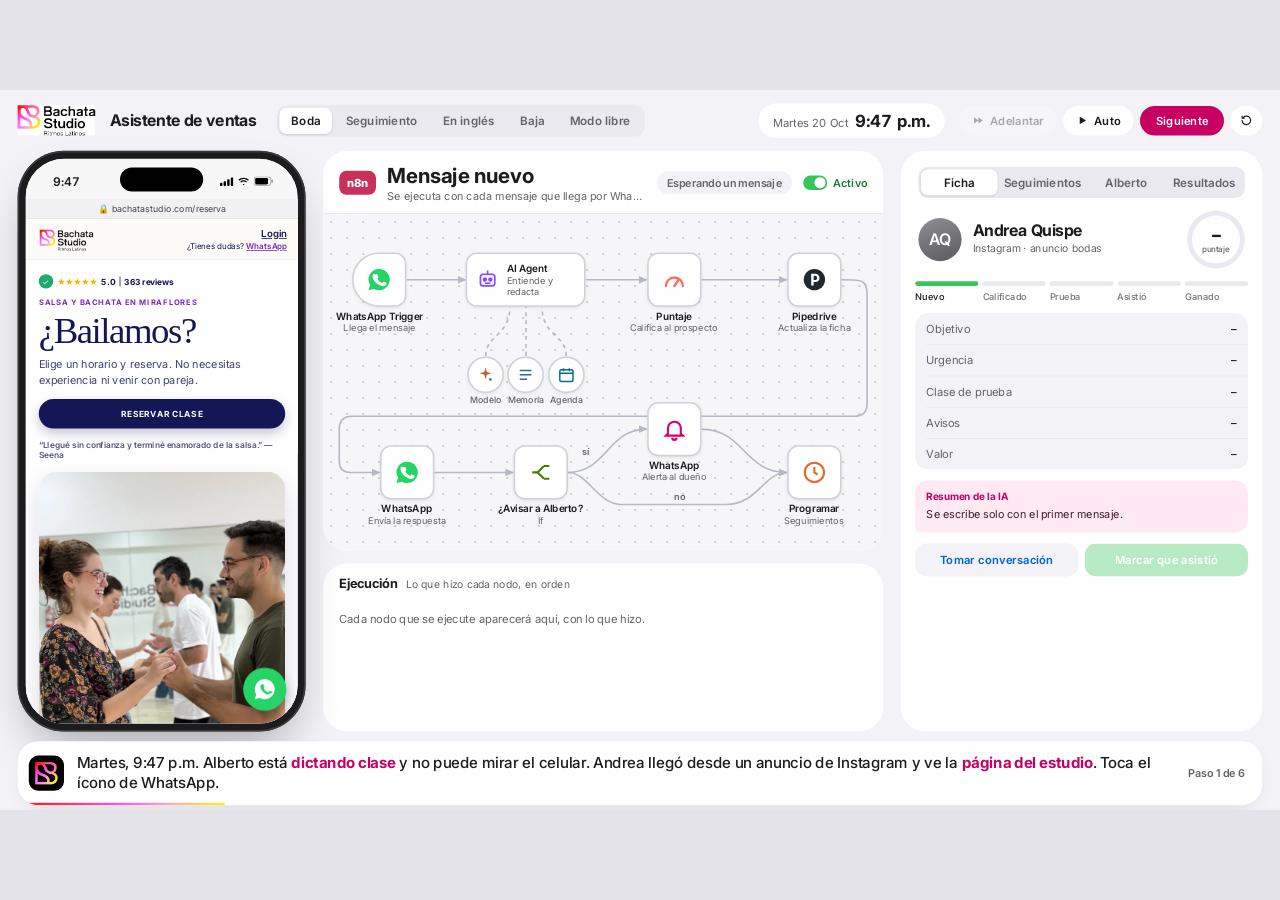
==== demo/index.html @ f9272f2c "Demo separada en demo/ con lienzo de n8n y agente real - Separa la demo en HTML, CSS por componente," ====
<!doctype html>
<html lang="es">
<head>
<meta charset="utf-8">
<meta name="viewport" content="width=device-width, initial-scale=1">
<title>Demo Bachata Studio</title>
<link rel="preconnect" href="https://fonts.googleapis.com">
<link rel="preconnect" href="https://fonts.gstatic.com" crossorigin>
<link href="https://fonts.googleapis.com/css2?family=Inter:wght@400;500;600;700;800&family=Inter+Tight:wght@700;800&display=swap" rel="stylesheet">
<link rel="stylesheet" href="css/base.css">
<link rel="stylesheet" href="css/telefono.css">
<link rel="stylesheet" href="css/flujo.css">
<link rel="stylesheet" href="css/paneles.css">
<link rel="stylesheet" href="css/web.css">
</head>
<body>
<div class="viewport"><div class="stage" id="stage">

<header class="top">
  <img class="logo" src="img/logo.png" alt="Bachata Studio, Ritmos Latinos">
  <h1>Asistente de ventas</h1>
  <div class="seg scns" id="scns" role="group" aria-label="Escenarios"></div>
  <div class="clock" id="clock" title="Reloj de la demo"><span class="d" id="clockD">–</span><span class="t" id="clockT">–</span></div>
  <div class="ctrls">
    <button class="cbtn" id="btnFF" title="Adelantar el reloj al siguiente envío programado (F)">
      <svg viewBox="0 0 24 24" fill="currentColor"><path d="M4 6l8 6-8 6zM12 6l8 6-8 6z"/></svg>Adelantar</button>
    <button class="cbtn" id="btnAuto" title="Reproducir el escenario solo">
      <svg viewBox="0 0 24 24" fill="currentColor"><path d="M7 5l12 7-12 7z"/></svg><span>Auto</span></button>
    <button class="cbtn primary" id="btnNext" title="Siguiente paso (Espacio)">Siguiente</button>
    <button class="cbtn icon" id="btnReset" title="Reiniciar" aria-label="Reiniciar">
      <svg viewBox="0 0 24 24" fill="none" stroke="currentColor" stroke-width="2.2" stroke-linecap="round"><path d="M4 12a8 8 0 1 0 2.4-5.7M4 4v4h4"/></svg></button>
  </div>
</header>

<main class="main">

  <section aria-label="WhatsApp del prospecto">
    <div class="phone">
      <div class="screen">
        <div class="sbar"><span id="sbTime">9:41</span><span class="ic">
          <svg width="17" height="11" viewBox="0 0 17 11" fill="#000"><rect x="0" y="7" width="3" height="4" rx="1"/><rect x="4.5" y="5" width="3" height="6" rx="1"/><rect x="9" y="2.5" width="3" height="8.5" rx="1"/><rect x="13.5" y="0" width="3" height="11" rx="1"/></svg>
          <svg width="15" height="11" viewBox="0 0 15 11" fill="#000"><path d="M7.5 2.2c2.1 0 4 .8 5.5 2.2l1.1-1.1A9.3 9.3 0 0 0 7.5.6 9.3 9.3 0 0 0 .9 3.3L2 4.4a7.7 7.7 0 0 1 5.5-2.2zm0 3.2c1.2 0 2.3.5 3.2 1.3l1.1-1.1a6.1 6.1 0 0 0-8.6 0l1.1 1.1c.9-.8 2-1.3 3.2-1.3zm0 3.2c.4 0 .8.2 1.1.4L7.5 10.1 6.4 9c.3-.2.7-.4 1.1-.4z"/></svg>
          <svg width="25" height="12" viewBox="0 0 25 12"><rect x=".5" y=".5" width="21" height="11" rx="3" fill="none" stroke="#000" opacity=".4"/><rect x="2" y="2" width="16" height="8" rx="1.6" fill="#000"/><rect x="22.5" y="4" width="1.6" height="4" rx=".8" fill="#000" opacity=".4"/></svg></span></div>
        <div class="wa-h">
          <svg class="back" viewBox="0 0 24 24" fill="none" stroke="currentColor" stroke-width="2.4" stroke-linecap="round"><path d="M15 5l-7 7 7 7"/></svg>
          <div class="wa-av"><img src="img/marca.png" alt=""></div>
          <div><b>Bachata Studio <svg viewBox="0 0 24 24"><path fill="#00A884" d="M12 1.5l2.6 1.9 3.2-.1 1 3 2.6 1.9-1 3.1 1 3.1-2.6 1.9-1 3-3.2-.1L12 22.5l-2.6-1.9-3.2.1-1-3L2.6 15.8l1-3.1-1-3.1 2.6-1.9 1-3 3.2.1z"/><path d="M8 12.2l2.7 2.7L16.3 9" fill="none" stroke="#fff" stroke-width="2"/></svg></b><small id="leadLbl">Cuenta de empresa</small></div>
        </div>
        <div class="wa-chat" id="waChat" aria-live="polite"></div>
        <div class="web" id="webView"></div>
        <div class="mp" id="mpView" hidden></div>
        <button class="fab" id="waFab" type="button" aria-label="Abrir WhatsApp"><svg viewBox="0 0 24 24"><path fill="#fff" d="M12 2a10 10 0 0 0-8.6 15.1L2 22l5-1.3A10 10 0 1 0 12 2zm5.2 14.1c-.2.6-1.2 1.2-1.7 1.2-.4.1-1 .1-1.6-.1-3-1.2-4.9-4.2-5.1-4.4-.1-.2-1.2-1.6-1.2-3s.8-2.1 1-2.4c.3-.3.6-.3.8-.3h.6c.2 0 .4 0 .6.5l.8 1.9c.1.2.1.4 0 .6l-.4.6c-.1.2-.3.3-.1.6.2.3.8 1.3 1.7 2.1 1.2 1 2.1 1.3 2.4 1.5.3.1.5.1.7-.1l.9-1c.2-.3.4-.2.6-.1l1.8.9c.3.1.5.2.5.4 0 .2 0 .7-.3 1.1z"/></svg></button>
        <form class="wa-in" id="waForm" autocomplete="off">
          <div class="box"><input id="waInput" placeholder="Escribe como prospecto" aria-label="Escribir como prospecto"></div>
          <button class="send" type="submit" aria-label="Enviar"><svg viewBox="0 0 24 24" fill="currentColor"><path d="M3 20.5l18-8.5L3 3.5l2.2 7.1L14 12l-8.8 1.4z"/></svg></button>
        </form>
      </div>
    </div>
  </section>

  <section class="center" aria-label="Cómo funciona">
    <div class="panel editor">
      <div class="ed-h">
        <span class="n8n" aria-hidden="true">n8n</span>
        <div class="ed-t"><h2 id="wfName">Mensaje nuevo</h2><div class="sub" id="wfSub">–</div></div>
        <span class="status" id="execMeta">Esperando un mensaje</span>
        <span class="active" title="Workflow activo"><i></i>Activo</span>
      </div>
      <div class="canvas" id="canvas"></div>
    </div>
    <div class="panel exec">
      <div class="ex-h"><h3>Ejecución</h3><span class="sub">Lo que hizo cada nodo, en orden</span></div>
      <ol class="log" id="log"></ol>
    </div>
  </section>

  <section class="panel" aria-label="CRM y seguimiento">
    <div class="panel-h">
      <div class="seg" id="rTabs" role="tablist" aria-label="Paneles">
        <button role="tab" data-rp="crm" aria-selected="true">Ficha<i class="badge" id="bdg-crm"></i></button>
        <button role="tab" data-rp="seg" aria-selected="false">Seguimientos<i class="badge" id="bdg-seg"></i></button>
        <button role="tab" data-rp="owner" aria-selected="false">Alberto<i class="badge" id="bdg-owner"></i></button>
        <button role="tab" data-rp="funnel" aria-selected="false">Resultados<i class="badge" id="bdg-funnel"></i></button>
      </div>
    </div>
    <div class="pane on" id="rp-crm"></div>
    <div class="pane" id="rp-seg"></div>
    <div class="pane" id="rp-owner"></div>
    <div class="pane" id="rp-funnel"></div>
  </section>
</main>

<footer class="cap">
  <span class="app"><img src="img/marca.png" alt=""></span>
  <span class="txt" id="capTxt">–</span>
  <span class="stepn" id="capStep">–</span>
  <i class="progress" id="capProg"></i>
</footer>

</div></div>
<script src="js/config.js"></script>
<script src="js/agente.js"></script>
<script src="js/demo.js"></script>
</body>
</html>
---- demo/css/base.css ----
/* Tokens, lienzo, barra superior, columnas y narración */
:root{
  /* Paleta iOS + tinte de la marca */
  --bg:#F2F2F7;--card:#FFFFFF;--fill:#F2F2F7;--fill2:#E9E9EF;
  --label:#1C1C1E;--label2:#636369;--label3:#76767C;--sep:#E5E5EA;
  --tint:#C80063;--tint-soft:#FFEAF4;
  --green:#34C759;--green-ink:#187A33;--orange:#FF9500;--blue:#0062CC;--red:#FF3B30;
  --marca:linear-gradient(120deg,#FD1405 0%,#FF3D8B 30%,#FF59EF 52%,#FEABB5 74%,#FEF305 100%);
  --wa:#00A884;--wa-out:#D9FDD3;--wa-bg:#EFEAE2;--wa-link:#027EB5;
  --sf:-apple-system,BlinkMacSystemFont,"SF Pro Text","SF Pro Display","Inter","Segoe UI",system-ui,sans-serif;
  --r-xl:30px;--r-l:22px;--r-m:16px;--r-s:12px;
}
*{box-sizing:border-box;margin:0;padding:0}
html,body{height:100%;background:#E3E3E9;overflow:hidden}
body{font-family:var(--sf);color:var(--label);-webkit-font-smoothing:antialiased;font-size:14px;letter-spacing:-.005em}
button{font-family:inherit;color:inherit}
button:focus-visible{outline:3px solid var(--blue);outline-offset:2px}
.viewport{position:fixed;inset:0;display:flex;align-items:center;justify-content:center}
.stage{width:1600px;height:900px;flex:none;position:relative;transform-origin:center center;background:var(--bg);
  display:grid;grid-template-rows:76px 1fr 92px;padding:0 22px;overflow:hidden}

/* ---------- barra superior ---------- */
.top{display:flex;align-items:center;gap:18px;white-space:nowrap}
.top .logo{height:38px}
.top h1{font-size:20px;font-weight:700;letter-spacing:-.02em}
.seg{display:inline-flex;background:var(--fill2);border-radius:12px;padding:3px;gap:2px}
.seg button{border:0;background:transparent;border-radius:9px;padding:8px 15px;font-size:14.5px;font-weight:600;color:var(--label2);cursor:pointer;position:relative;transition:background .2s,color .2s}
.seg button[aria-pressed="true"],.seg button[aria-selected="true"]{background:#fff;color:var(--label);box-shadow:0 1px 3px rgba(0,0,0,.12),0 0 0 .5px rgba(0,0,0,.04)}
.seg .badge{position:absolute;top:3px;right:5px;width:7px;height:7px;border-radius:50%;background:var(--tint);display:none}
.seg .badge.on{display:block}
.scns{margin-left:8px}
.clock{margin-left:auto;display:flex;align-items:baseline;gap:8px;background:var(--card);border-radius:999px;padding:9px 18px}
.clock .d{font-size:14px;color:var(--label2);text-transform:capitalize}
.clock .t{font-size:21px;font-weight:700;font-variant-numeric:tabular-nums;letter-spacing:-.02em}
.clock.ff{animation:ffpulse .5s ease-in-out infinite alternate}
@keyframes ffpulse{to{box-shadow:0 0 0 4px rgba(255,149,0,.35)}}
.ctrls{display:flex;gap:8px}
.cbtn{display:inline-flex;align-items:center;gap:7px;border:0;border-radius:999px;padding:10px 16px;font-size:14px;font-weight:600;cursor:pointer;background:var(--card);color:var(--label)}
.cbtn.icon{padding:10px;width:40px;justify-content:center}
.cbtn svg{width:16px;height:16px}
.cbtn.primary{background:var(--tint);color:#fff;padding:10px 20px}
.cbtn:disabled{opacity:.35;cursor:default}

/* ---------- cuerpo ---------- */
.main{display:grid;grid-template-columns:360px 700px 1fr;gap:22px;min-height:0;padding-bottom:6px}
.main > *{min-height:0}
.panel{background:var(--card);border-radius:var(--r-xl);display:flex;flex-direction:column;min-height:0;overflow:hidden}
.panel-h{padding:20px 22px 12px;display:flex;align-items:center;gap:12px}
.panel-h h2{font-size:24px;font-weight:700;letter-spacing:-.025em}
.panel-h .sub{font-size:13px;color:var(--label2);margin-top:2px}
.pane{flex:1;overflow-y:auto;min-height:0;display:none;padding:0 18px 18px}
.pane.on{display:block}
.pane::-webkit-scrollbar{width:0}

/* ---------- narración ---------- */
.cap{align-self:center;display:flex;align-items:center;gap:16px;background:var(--card);border-radius:26px;padding:14px 22px 14px 14px;position:relative;overflow:hidden;
  box-shadow:0 8px 24px -12px rgba(0,0,0,.18)}
.cap .app{width:44px;height:44px;border-radius:12px;background:#000;display:grid;place-items:center;flex:none}
.cap .app img{width:28px;height:28px}
.cap .stepn{font-size:13.5px;color:var(--label2);font-weight:600;white-space:nowrap}
.cap .txt{font-size:19px;font-weight:500;line-height:1.35;flex:1;letter-spacing:-.01em}
.cap .txt b{font-weight:700;color:var(--tint)}
.progress{position:absolute;left:0;bottom:0;height:3px;background:var(--marca);transition:width .3s}

@media (prefers-reduced-motion: reduce){*{animation:none!important;transition:none!important}}
---- demo/css/telefono.css ----
/* iPhone del prospecto con el chat de WhatsApp */
/* ---------- iPhone del prospecto ---------- */
.phone{width:100%;height:100%;border-radius:58px;background:#1C1C1E;padding:10px;position:relative;
  box-shadow:0 0 0 2px #3A3A3C inset,0 30px 60px -20px rgba(0,0,0,.35)}
.phone::before{content:"";position:absolute;top:21px;left:50%;width:104px;height:30px;margin-left:-52px;background:#000;border-radius:20px;z-index:3}
.screen{width:100%;height:100%;border-radius:48px;overflow:hidden;display:flex;flex-direction:column;background:var(--wa-bg)}
.sbar{height:50px;background:#F7F7F7;display:flex;justify-content:space-between;align-items:center;padding:6px 30px 0 34px;font-size:15px;font-weight:600;font-variant-numeric:tabular-nums}
.sbar .ic{display:flex;gap:5px;align-items:center}
.wa-h{background:#F7F7F7;display:flex;align-items:center;gap:10px;padding:6px 14px 10px 10px;border-bottom:.5px solid #D9D9DE}
.wa-h .back{width:20px;height:20px;color:var(--blue)}
.wa-av{width:38px;height:38px;border-radius:50%;background:#000;display:grid;place-items:center;overflow:hidden;flex:none}
.wa-av img{width:25px;height:25px}
.wa-h b{font-size:15.5px;font-weight:600;display:flex;align-items:center;gap:4px}
.wa-h b svg{width:15px;height:15px}
.wa-h small{display:block;font-size:12px;color:var(--label2);margin-top:1px}
.wa-chat{flex:1;overflow-y:auto;padding:12px 12px 8px;display:flex;flex-direction:column;gap:4px;scroll-behavior:smooth;
  background-color:var(--wa-bg);background-image:radial-gradient(rgba(0,0,0,.03) 1px,transparent 1.2px);background-size:14px 14px}
.wa-chat::-webkit-scrollbar{width:0}
.chip{align-self:center;background:rgba(255,255,255,.92);color:var(--label2);font-size:12px;font-weight:500;padding:5px 12px;border-radius:999px;margin:8px 0 6px;text-transform:capitalize}
.b{max-width:84%;padding:8px 11px 5px 12px;border-radius:18px;font-size:14.2px;line-height:1.36;position:relative;word-wrap:break-word;animation:pop .25s ease-out}
@keyframes pop{from{opacity:0;transform:translateY(6px) scale(.97)}to{opacity:1;transform:none}}
.b.me{align-self:flex-end;background:var(--wa-out);border-bottom-right-radius:6px}
.b.them{align-self:flex-start;background:#fff;border-bottom-left-radius:6px}
.b .meta{float:right;font-size:10.5px;color:#7A8A92;margin:7px 0 -3px 10px;display:inline-flex;gap:3px;align-items:center}
.b .meta svg{width:16px;height:11px}
.b .tpl-h{font-weight:700;margin-bottom:3px}
.b .tpl-f{font-size:11.5px;color:#8696A0;margin-top:4px}
.b .tag{display:inline-block;font-size:10.5px;font-weight:600;color:#A15C00;background:#FFF3DC;border-radius:999px;padding:1px 8px;margin-bottom:5px}
.b.img{padding:4px 4px 5px}
.b.img .icap{padding:5px 8px 0}
.btns{align-self:flex-start;width:84%;display:grid;gap:4px;margin-top:2px;animation:pop .25s ease-out}
.btns button{background:#fff;border:0;border-radius:16px;padding:10px 6px;color:var(--wa-link);font-size:14px;font-weight:500;cursor:pointer;display:flex;align-items:center;justify-content:center;gap:6px}
.btns button svg{width:14px;height:14px}
.btns button.tapped{background:#DCEFF7}
.btns.used button{color:#A8BEC8;cursor:default}
.typing{align-self:flex-start;background:#fff;border-radius:18px;border-bottom-left-radius:6px;padding:12px 14px;display:flex;gap:4px}
.typing i{width:7px;height:7px;border-radius:50%;background:#A9B3B8;animation:bl 1s infinite}
.typing i:nth-child(2){animation-delay:.15s}.typing i:nth-child(3){animation-delay:.3s}
@keyframes bl{0%,60%,100%{opacity:.35;transform:none}30%{opacity:1;transform:translateY(-3px)}}
.wa-in{display:flex;align-items:center;gap:8px;padding:8px 12px 22px;background:#F7F7F7;border-top:.5px solid #D9D9DE}
.wa-in .box{flex:1;background:#fff;border:.5px solid #D1D1D6;border-radius:999px;padding:9px 15px;display:flex}
.wa-in input{border:0;outline:0;font:inherit;font-size:14.5px;width:100%;background:transparent}
.wa-in .send{width:38px;height:38px;border-radius:50%;background:var(--wa);border:0;display:grid;place-items:center;cursor:pointer;flex:none}
.wa-in .send svg{width:18px;height:18px;color:#fff}
---- demo/css/flujo.css ----
/* Columna central: editor de n8n (lienzo con nodos) y panel de ejecución */
.center{display:grid;grid-template-rows:auto 1fr;gap:16px;min-height:0}

/* ---------- encabezado del editor ---------- */
.ed-h{display:flex;align-items:center;gap:14px;padding:16px 20px 14px}
.n8n{flex:none;height:30px;padding:0 10px;border-radius:9px;background:#C8325A;color:#fff;font-size:14px;font-weight:800;letter-spacing:-.02em;display:grid;place-items:center}
.ed-t{min-width:0}
.ed-t h2{font-size:26px;font-weight:700;letter-spacing:-.02em;line-height:1.15}
.ed-t .sub{font-size:13.5px;color:var(--label2);margin-top:2px;white-space:nowrap;overflow:hidden;text-overflow:ellipsis}
.status{margin-left:auto;font-size:13.5px;font-weight:600;border-radius:999px;padding:6px 13px;background:var(--fill);color:var(--label2);white-space:nowrap}
.status.run{background:#FFF4E5;color:#A35E00}
.status.ok{background:#E6F7EA;color:var(--green-ink)}
.active{display:inline-flex;align-items:center;gap:7px;font-size:13.5px;font-weight:600;color:var(--green-ink);white-space:nowrap}
.active i{width:30px;height:18px;border-radius:999px;background:var(--green);position:relative}
.active i::after{content:"";position:absolute;top:2px;right:2px;width:14px;height:14px;border-radius:50%;background:#fff;box-shadow:0 1px 2px rgba(0,0,0,.2)}

/* ---------- lienzo ---------- */
.canvas{position:relative;width:100%;aspect-ratio:696 / 420;background-color:#F6F6F8;
  background-image:radial-gradient(#CDCDD6 1.1px,transparent 1.3px);background-size:20px 20px;border-top:.5px solid var(--sep)}
.canvas svg.wires{position:absolute;inset:0;width:100%;height:100%;overflow:visible}
.wire{fill:none;stroke:#B4B9C4;stroke-width:2;transition:stroke .3s}
.wire.sub{stroke-dasharray:5 5}
.wire.on{stroke:var(--green)}
.items{font-size:11px;font-weight:600;fill:var(--green-ink);opacity:0;transition:opacity .3s}
.items.on{opacity:1}
.branch{font-size:11.5px;font-weight:600;fill:var(--label2)}

/* ---------- nodos ---------- */
.node{position:absolute;width:68px;height:68px;margin:-34px 0 0 -34px;background:#fff;border:2px solid #CFD2DA;border-radius:14px;
  display:grid;place-items:center;box-shadow:0 2px 6px -2px rgba(30,34,48,.12);transition:border-color .25s,box-shadow .25s,opacity .25s}
.node.trig{border-radius:34px 14px 14px 34px}
.node.ai{width:150px;margin-left:-75px;display:flex;align-items:center;gap:10px;padding:0 12px;justify-content:flex-start}
.node.ai .lbl{position:static;transform:none;width:auto;text-align:left}
.node.ai .lbl small{margin-top:2px}
.node.sub{width:46px;height:46px;margin:-23px 0 0 -23px;border-radius:50%}
.node > svg{width:32px;height:32px}
.node.sub > svg{width:22px;height:22px}
.node .lbl{position:absolute;top:calc(100% + 6px);left:50%;transform:translateX(-50%);width:132px;text-align:center;line-height:1.2;pointer-events:none}
.node .lbl b{display:block;font-size:12.5px;font-weight:600;color:var(--label)}
.node .lbl small{display:block;font-size:11.5px;color:var(--label2);margin-top:1px}
.node.sub .lbl{width:70px;top:calc(100% + 4px)}
.node.sub .lbl b{font-size:11px;font-weight:500;color:var(--label2)}
.node .st{position:absolute;right:-9px;bottom:-9px;width:20px;height:20px;border-radius:50%;background:var(--green);display:none;place-items:center;border:2px solid #fff}
.node .st svg{width:10px;height:10px}
.node.run{border-color:var(--orange);box-shadow:0 0 0 6px rgba(255,149,0,.16)}
.node.run::after{content:"";position:absolute;inset:-7px;border-radius:inherit;border:2px solid transparent;border-top-color:var(--orange);animation:sp .8s linear infinite}
@keyframes sp{to{transform:rotate(360deg)}}
.node.ok{border-color:var(--green)}
.node.ok .st{display:grid}
.node.skip{opacity:.38}

/* ---------- panel de ejecución ---------- */
.exec{min-height:0}
.ex-h{display:flex;align-items:baseline;gap:10px;padding:14px 20px 8px}
.ex-h h3{font-size:16px;font-weight:700;letter-spacing:-.01em}
.ex-h .sub{font-size:13px;color:var(--label2)}
.log{list-style:none;flex:1;overflow-y:auto;padding:0 12px 12px;scrollbar-width:none}
.log::-webkit-scrollbar{width:0}
.le{display:grid;grid-template-columns:26px 132px 1fr auto;gap:10px;align-items:center;padding:7px 8px;border-radius:12px;font-size:14px;animation:pop .25s ease-out}
.le:last-child{background:var(--fill)}
.le .ic svg{width:22px;height:22px;display:block}
.le b{font-weight:600;white-space:nowrap;overflow:hidden;text-overflow:ellipsis}
.le .ds{color:var(--label2);white-space:nowrap;overflow:hidden;text-overflow:ellipsis}
.le .ds b{color:var(--label)}
.le .tm{font-size:12.5px;color:var(--label3);font-variant-numeric:tabular-nums}
.le.skip{opacity:.5}
.log-empty{padding:18px 8px;font-size:14px;color:var(--label2)}
---- demo/css/paneles.css ----
/* Panel derecho: ficha, seguimientos, celular de Alberto y resultados */
/* ---------- ficha (Pipedrive) ---------- */
.who{display:flex;gap:14px;align-items:center;padding:4px 4px 14px}
.av{width:54px;height:54px;border-radius:50%;background:linear-gradient(160deg,#8E8E93,#5A5A5F);color:#fff;display:grid;place-items:center;font-weight:600;font-size:20px;flex:none}
.who h3{font-size:20px;font-weight:700;letter-spacing:-.02em;line-height:1.15}
.who .org{font-size:13px;color:var(--label2);margin-top:2px}
.who .tags{display:flex;gap:6px;margin-top:6px}
.pill{font-size:12px;font-weight:600;border-radius:999px;padding:3px 10px}
.pill.hot{background:#FFE5E3;color:#C4261D}.pill.warm{background:#FFF1D6;color:#A15C00}.pill.cold{background:#E3EEFB;color:#1F5FA8}
.pill.won{background:#E0F5E5;color:var(--green-ink)}.pill.lost{background:var(--fill2);color:var(--label2)}.pill.human{background:#EFE6FF;color:#5B2FB0}
.score{margin-left:auto;width:72px;height:72px;border-radius:50%;display:grid;place-items:center;text-align:center;flex:none;
  background:conic-gradient(var(--sc,var(--label3)) calc(var(--p,0)*1%),var(--fill2) 0)}
.score div{width:60px;height:60px;border-radius:50%;background:#fff;display:grid;place-content:center}
.score b{font-size:22px;font-weight:800;letter-spacing:-.03em;line-height:1}
.score small{font-size:10px;color:var(--label2);font-weight:500}
.stages{display:grid;grid-template-columns:repeat(5,1fr);gap:5px;margin:2px 0 6px}
.stg i{display:block;height:6px;border-radius:999px;background:var(--fill2);transition:background .35s}
.stg span{display:block;font-size:11.5px;color:var(--label3);margin-top:6px;font-weight:500;white-space:nowrap}
.stg.on i{background:var(--green)}.stg.on span{color:var(--label)}
.stg.lost i{background:var(--label3)}
.group{background:var(--fill);border-radius:var(--r-m);margin-top:14px;overflow:hidden}
.row{display:flex;justify-content:space-between;gap:12px;padding:11px 14px;font-size:14px;position:relative;transition:background .5s}
.row + .row::before{content:"";position:absolute;top:0;left:14px;right:0;height:.5px;background:var(--sep)}
.row .k{color:var(--label2)}
.row .v{font-weight:500;text-align:right}
.row.flash{background:#FFF6DB}
.note{margin-top:14px;background:var(--tint-soft);border-radius:var(--r-m);border-bottom-left-radius:6px;padding:12px 14px;font-size:13.5px;line-height:1.45;color:#3D1C2C}
.note b{display:block;font-size:12.5px;color:var(--tint);margin-bottom:3px}
.acts{display:flex;gap:8px;margin-top:14px}
.pbtn{flex:1;border:0;background:var(--fill);border-radius:14px;padding:12px 10px;font-size:14px;font-weight:600;color:var(--blue);cursor:pointer}
.pbtn.g{background:var(--green);color:#fff}
.pbtn:disabled{opacity:.35;cursor:default}
.pbtn.pulse{animation:ring 1s ease-in-out infinite}
@keyframes ring{50%{box-shadow:0 0 0 5px rgba(52,199,89,.3)}}
.empty{padding:40px 14px;color:var(--label2);font-size:14px;text-align:center;line-height:1.45}

/* ---------- seguimientos ---------- */
.q-intro{font-size:13.5px;color:var(--label2);line-height:1.45;padding:2px 4px 12px}
.job{display:grid;grid-template-columns:74px 1fr auto;gap:12px;align-items:center;background:var(--fill);border-radius:var(--r-m);padding:12px 14px;margin-bottom:8px;animation:pop .25s ease-out}
.job .when{font-size:12.5px;line-height:1.3;color:var(--label2)}
.job .when b{display:block;font-size:15px;color:var(--label);font-weight:600;font-variant-numeric:tabular-nums}
.job .what b{font-size:14.5px;font-weight:600;display:block}
.job .what span{font-size:12.5px;color:var(--label2)}
.job .what em{font-style:normal;color:var(--orange)}
.st-pill{font-size:12px;font-weight:600;border-radius:999px;padding:4px 10px;white-space:nowrap;background:#fff;color:var(--label2)}
.st-pill.sent{background:#E0F5E5;color:var(--green-ink)}
.st-pill.canc{background:#fff;color:var(--label3)}
.st-pill.next{background:var(--label);color:#fff}
.job.cancel{opacity:.55}.job.cancel .what b{text-decoration:line-through}

/* ---------- celular de Alberto ---------- */
.mini{border-radius:var(--r-l);overflow:hidden;display:flex;flex-direction:column;height:100%;min-height:420px;background:var(--wa-bg)}
.mini .wa-h{padding:12px 14px}
.mini-chat{flex:1;padding:12px;display:flex;flex-direction:column;gap:8px;overflow-y:auto}
.alert{align-self:flex-start;max-width:92%;background:#fff;border-radius:18px;border-bottom-left-radius:6px;padding:10px 13px 8px;font-size:13.5px;line-height:1.42;animation:pop .25s ease-out}
.alert .hd{font-weight:700;margin-bottom:3px}
.alert .meta{display:block;text-align:right;font-size:10.5px;color:#7A8A92;margin-top:2px}
.alert-btns{display:flex;gap:6px;margin-top:8px}
.alert-btns button{flex:1;border:0;border-radius:12px;background:var(--fill);color:var(--wa-link);font-size:13px;font-weight:600;padding:8px 4px;cursor:pointer}
.alert-btns button:disabled{color:#A8BEC8;cursor:default}

/* ---------- resultados ---------- */
.kpis{display:grid;grid-template-columns:1fr 1fr;gap:10px}
.kpi{background:var(--fill);border-radius:var(--r-l);padding:16px 16px 14px}
.kpi .n{font-size:34px;font-weight:800;letter-spacing:-.04em;line-height:1}
.kpi .t{font-size:13px;color:var(--label2);margin-top:6px;line-height:1.35}
.kpi.big{grid-column:1 / -1;background:var(--label);color:#fff}
.kpi.big .t{color:#C7C7CC}

/* pestañas del panel a todo el ancho */
#rTabs{display:flex;width:100%}
#rTabs button{flex:1;padding:8px 6px}
---- demo/css/web.css ----
/* Dentro del celular: web del estudio, pago con Mercado Pago (simulado) y comprobante de Yape */
/* ===== web del estudio dentro del celular ===== */
.screen{position:relative}
.web,.mp{position:absolute;left:0;right:0;top:50px;bottom:0;background:#fff;overflow-y:auto;z-index:5;font-family:"Inter",sans-serif;color:#141656}
.web::-webkit-scrollbar,.mp::-webkit-scrollbar{width:0}
.web[hidden],.mp[hidden],.fab[hidden]{display:none}
.wb-url{position:sticky;top:0;z-index:2;background:#F1F1F4;font-size:11px;color:#444;text-align:center;padding:5px 0;border-bottom:1px solid #E1E1E6}
.wb-h{display:flex;justify-content:space-between;align-items:center;padding:8px 14px;background:#FDFBF8;border-bottom:1px solid #EEE}
.wb-h img{height:34px}.wb-h div{text-align:right;font-size:12px}.wb-h u{color:#141656;font-weight:600}.wb-h small{display:block;font-size:10px;margin-top:2px}.wb-h small u{color:#7B2CBF}
.wb-hero{padding:18px 16px 22px;background:#fff}
.wb-rate{display:flex;align-items:center;gap:5px;font-size:10.5px;margin-bottom:12px}.wb-rate i{width:18px;height:18px;border-radius:50%;background:#1FA971;color:#fff;font-style:normal;display:grid;place-items:center;font-size:10px}.wb-rate .st{color:#F5B301;letter-spacing:-1px}.wb-rate s{width:1px;height:12px;background:#141656}
.wb-eye{font-size:9.5px;font-weight:700;letter-spacing:.12em;color:#7B2CBF}.wb-eye.c{text-align:center}
.wb-hero h1{font-family:Georgia,"Times New Roman",serif;font-weight:400;font-size:46px;letter-spacing:-.04em;line-height:1.05;margin:6px 0 8px}
.wb-hero p{font-size:13.5px;line-height:1.45;color:#3F4272;margin-bottom:14px}
.wb-cta{display:block;text-align:center;background:#141656;color:#fff;font-size:10.5px;font-weight:700;letter-spacing:.07em;padding:12px;border-radius:999px;box-shadow:0 6px 14px rgba(20,22,86,.25);margin:10px 0}
.wb-q{font-size:10.5px;font-weight:600;color:#55577F;margin:14px 0 14px}
.wb-img{width:100%;border-radius:22px;display:block;box-shadow:0 14px 30px rgba(20,22,86,.15)}
.wb-lav{background:#F0E6FD;padding:26px 12px 22px}
.wb-lav h2,.wb-plans h2{font-family:Georgia,"Times New Roman",serif;font-weight:400;font-size:34px;letter-spacing:-.04em;text-align:center;margin:4px 0 14px}
.wb-cal{background:#11195C;border-radius:18px;padding:12px 10px;color:#fff;font-size:10px}
.wb-cal .lg{display:flex;flex-wrap:wrap;gap:4px 9px;justify-content:center;margin-bottom:9px}.wb-cal .lg i{display:inline-block;width:11px;height:11px;border-radius:3px;font-size:7px;font-style:normal;text-align:center;line-height:11px;margin-right:3px}
.lg .g{background:#1FA971}.lg .p{background:#E8447D}.lg .y{background:#E9A100}
.wb-cal .fl{display:grid;grid-template-columns:1fr 1fr;gap:6px}.wb-cal .inp{border:1px solid #4C5598;border-radius:5px;padding:8px;color:#C6C9EE;font-size:10.5px}.wb-cal .inp.c{text-align:center;color:#fff}
.wb-cal .dy{display:grid;grid-template-columns:repeat(7,1fr);text-align:center;font-size:8.5px;margin:12px 0 8px;line-height:1.5}.wb-cal .dy .on{font-weight:800}
.wb-cal .cl{background:#9C9EC8;border-radius:12px;padding:9px 11px;margin-top:7px;display:grid;gap:5px;color:#141656;font-size:11px}.wb-cal .cl b{font-size:12px}.wb-cal .cl span{color:#2E1C78}.wb-cal .cl .r{display:flex;justify-content:space-between;color:#141656}.wb-cal .cl em{font-style:normal}
.wb-plans{background:#FAF3F3;padding:26px 14px 24px}.wb-plans p.c{text-align:center;font-size:12px;color:#3F4272;margin:-6px 0 12px}
.pl{display:flex;justify-content:space-between;align-items:center;background:#fff;border:1px solid #DDD8E5;border-radius:16px;padding:13px 14px;margin-bottom:8px}
.pl.sel{border:1.5px solid #8A3FC9}.pl b{font-size:15px}.pl small{font-size:9.5px;font-weight:600;color:#55577F;margin-left:3px}.pl span{text-align:right}.pl em{display:block;font-style:normal;font-size:8.5px;font-weight:600;color:#55577F}.pl strong{font-size:19px;font-weight:800}
.wb-plans .or{text-align:center;font-size:10px;color:#5F5F66;margin:6px 0}
.wb-ft{text-align:center;font-size:10px;color:#5F5F66;padding:14px;background:#fff}
.fab{position:absolute;right:14px;bottom:16px;width:54px;height:54px;border-radius:50%;background:#25D366;display:grid;place-items:center;z-index:7;border:0;cursor:pointer;box-shadow:0 6px 16px rgba(0,0,0,.28);animation:fabp 2s ease-in-out infinite}
.fab svg{width:30px;height:30px}.fab.tapped{transform:scale(.88);animation:none}
@keyframes fabp{0%,100%{box-shadow:0 6px 16px rgba(0,0,0,.28),0 0 0 0 rgba(37,211,102,.55)}50%{box-shadow:0 6px 16px rgba(0,0,0,.28),0 0 0 11px rgba(37,211,102,0)}}
/* ===== pago Mercado Pago (simulado) ===== */
.mp{background:#F4F5FB;z-index:8}.mp-bar{position:sticky;top:0;z-index:3;background:#F1F1F4;font-size:11px;color:#444;text-align:center;padding:5px 0;border-bottom:1px solid #E1E1E6}
.mp-pg{padding:20px 16px 24px;position:relative}.mp-pg.lav{background:#FAF3F3;min-height:100%}.mp-pg h2{font-family:Georgia,serif;font-weight:400;font-size:30px;text-align:center;letter-spacing:-.03em;margin:4px 0 14px}.mp-pg .eyebrow{text-align:center;font-size:9.5px;font-weight:700;letter-spacing:.12em;color:#7B2CBF}
.mp-pg h3{font-size:19px;margin:10px 0 4px}.mut{font-size:11.5px;color:#55577F;line-height:1.4}.mut.c{text-align:center;margin:8px 0}
.mp-pg label{display:block;font-size:10px;font-weight:600;margin:12px 0 4px;color:#141656}
.mp-pg input{width:100%;border:1px solid #C9CBE3;border-radius:8px;padding:10px;font:inherit;font-size:12.5px;color:#141656;background:#fff;outline:0}
.mp-btn{display:block;width:100%;background:#141656;color:#fff;border:0;border-radius:999px;font-weight:700;font-size:11px;letter-spacing:.06em;padding:12px;margin-top:14px;cursor:pointer}.mp-btn.sm{width:auto;padding:9px 16px;border-radius:7px;font-size:11.5px;letter-spacing:0;margin:0}.mp-btn.tapped{transform:scale(.96);background:#2A2D86}
.mp-btn.pay{background:#7B2CBF;width:auto;padding:12px 22px;margin-top:16px}.mp-ghost{border:1px solid #141656;background:#fff;color:#141656;border-radius:7px;padding:9px 14px;font-size:11.5px}
.mp-or{text-align:center;font-size:11px;color:#5F5F66;margin-top:10px}.mp-or u{color:#7B2CBF}
.fit-logo{display:inline-block;background:#7B2CBF;color:#fff;border-radius:10px;padding:7px 12px;font-family:"Inter Tight",sans-serif;font-size:16px;font-weight:700;letter-spacing:.02em}.fit-logo b{font-weight:800}.fit-logo.sm{font-size:13px;padding:5px 9px}
.mp-dim{position:absolute;inset:0;background:rgba(40,42,70,.55);display:flex;align-items:flex-start;justify-content:center;padding-top:70px;z-index:4}
.wz{background:#fff;border-radius:10px;width:92%;box-shadow:0 14px 34px rgba(0,0,0,.3);overflow:hidden}
.wz-steps{display:flex;align-items:center;padding:16px 14px 10px;border-bottom:1px solid #EEE;gap:4px}.wz-steps hr{flex:1;border:0;border-top:1.5px solid #CFCFE0;margin:0 0 14px}
.wz-steps div{display:flex;flex-direction:column;align-items:center;gap:4px;font-size:9.5px;color:#666}.wz-steps i{width:20px;height:20px;border-radius:50%;background:#B7B8D2;color:#fff;font-style:normal;font-size:10px;display:grid;place-items:center}.wz-steps .on i,.wz-steps .ok i{background:#141656}.wz-steps .on span{font-weight:700;color:#141656}
.wz h4{font-size:15px;padding:14px 16px 4px;color:#3A3F6B}.wz .mut{padding:0 16px 14px}
.wz-row{display:grid;grid-template-columns:1fr 1.3fr;gap:12px;padding:8px 16px 16px;font-size:12px}.wz-row small{display:block;font-size:10.5px;color:#55577F;margin-top:6px}.wz-row b{font-size:18px}.wz-row div:last-child b{font-size:11.5px}
.rd{display:flex;align-items:center;gap:9px;padding:6px 16px;font-size:12.5px;color:#3A3F6B}.rd i{width:16px;height:16px;border-radius:50%;border:1.5px solid #141656;display:inline-block}.rd i.on{box-shadow:inset 0 0 0 3.5px #fff;background:#141656}
.wz-sum{margin:14px;border:1px solid #141656;border-radius:6px;padding:10px 12px;font-size:12px}.wz-sum div{display:flex;justify-content:space-between;border-top:1px solid #DDD;padding:7px 0;margin-top:7px}.wz-sum .tot{font-weight:700}
.wz-ft{display:flex;justify-content:space-between;align-items:center;padding:10px 14px;border-top:1px solid #EEE}
.co-h{display:flex;align-items:center;gap:8px;font-weight:700;font-size:13px}
.co-chips{display:flex;flex-wrap:wrap;gap:6px;margin:10px 0}.co-chips span{border:1px solid #E5D8EE;background:#FBF4FA;border-radius:10px;padding:5px 8px;font-size:10px;font-weight:600}.mpb{background:#141656;color:#fff;border-radius:50%;padding:2px 3px;font-size:8px}
.co-tot{display:flex;justify-content:space-between;align-items:center;margin-top:10px;font-size:12px}.co-tot b{border:1px solid #C9CBE3;border-radius:8px;padding:5px 9px;font-size:11px}
.co-it{display:flex;justify-content:space-between;background:#fff;border:1px solid #DDE;border-radius:8px;padding:10px;margin:9px 0;font-size:12px;font-weight:700}.co-it small{display:block;font-size:9.5px;color:#5F5F66;font-weight:400}
.co-card{background:#fff;border:1.5px dashed #C9CBE3;border-radius:12px;padding:12px}.co-card h5{font-size:13px;display:flex;justify-content:space-between}.co-card h5 em{font-style:normal;font-size:8px;color:#888}
.co-card .two{display:grid;grid-template-columns:1fr 1fr;gap:8px}
.mp-pg.ok{text-align:center;padding-top:90px}.okc{width:64px;height:64px;border-radius:50%;background:#1FA971;color:#fff;font-size:34px;display:grid;place-items:center;margin:0 auto 10px}
/* ===== comprobante Yape ===== */
.b.img{padding:3px}.yp{width:222px;background:#650C85;border-radius:10px;overflow:hidden;color:#fff;font-family:"Inter",sans-serif}
.yp-sb{display:flex;justify-content:space-between;padding:7px 14px 0;font-size:10px}.yp-sb em{font-style:normal;background:#F7C948;color:#000;border-radius:4px;padding:0 3px;margin-left:3px;font-size:8px}
.yp-top{display:flex;align-items:center;justify-content:space-between;padding:8px 10px 10px;position:relative;border:1px solid rgba(201,167,232,.35);margin:6px 8px 0;border-radius:4px}
.yp-yo{display:flex;flex-direction:column;align-items:center;font-family:"Inter Tight",serif;font-style:italic}.yp-yo i{background:#2CC3B7;border-radius:50%;width:16px;height:16px;font-size:8px;font-style:normal;font-weight:800;display:grid;place-items:center}.yp-yo b{font-size:18px}
.yp-med{width:62px;height:62px}.yp-name{font-family:Georgia,serif;font-size:11px;line-height:1.1;color:#C9A7E8;text-align:right;letter-spacing:.03em}.yp-x{position:absolute;right:-2px;top:-14px;width:26px;height:26px;border-radius:50%;background:rgba(155,100,190,.7);display:grid;place-items:center;font-size:10px}
.yp-card{background:#fff;color:#33305C;margin:8px 8px 0;border-radius:14px;padding:11px 12px 10px}.yp-h{display:flex;justify-content:space-between;align-items:center}.yp-h b{color:#8E2AAE;font-size:14px}.yp-h span{color:#2CC3B7;font-size:9.5px;font-weight:600}
.yp-amt{font-size:34px;font-weight:700;margin:6px 0 2px;letter-spacing:-.02em}.yp-amt small{font-size:17px;margin-right:2px}.yp-to{font-size:13px;font-weight:600}.yp-dt{font-size:10px;color:#6C6A8C;margin:4px 0 8px;padding-bottom:8px;border-bottom:1px solid #E4E3EE}
.yp-sec{display:flex;justify-content:space-between;align-items:center;font-size:8px;font-weight:700;color:#6C6A8C;padding-bottom:8px;border-bottom:1px solid #E4E3EE}.yp-sec u{text-decoration:none;background:#2CC3B7;color:#fff;border-radius:50%;padding:0 4px;font-size:7px}.yp-sec em{display:flex;gap:3px;font-style:normal}.yp-sec em i{background:#F0EFF5;border-radius:4px;color:#33305C;font-style:normal;font-size:12px;padding:3px 6px;font-weight:600}
.yp-dat{padding-top:8px}.yp-dat .t{font-size:8px;font-weight:700;color:#6C6A8C;margin-bottom:5px}.yp-dat .r{display:flex;justify-content:space-between;font-size:10px;padding:3px 0}.yp-dat .r span{color:#4B4973}.yp-dat .r b{font-weight:600}
.yp-more{margin:8px 8px 8px;background:#4B0A66;border-radius:12px;padding:10px;font-size:11px}.yp-more u{text-decoration:none;background:#F7C948;color:#000;border-radius:5px;font-size:8px;padding:1px 5px;margin-left:4px;font-weight:700}
.btns button.cta svg{width:15px;height:15px}
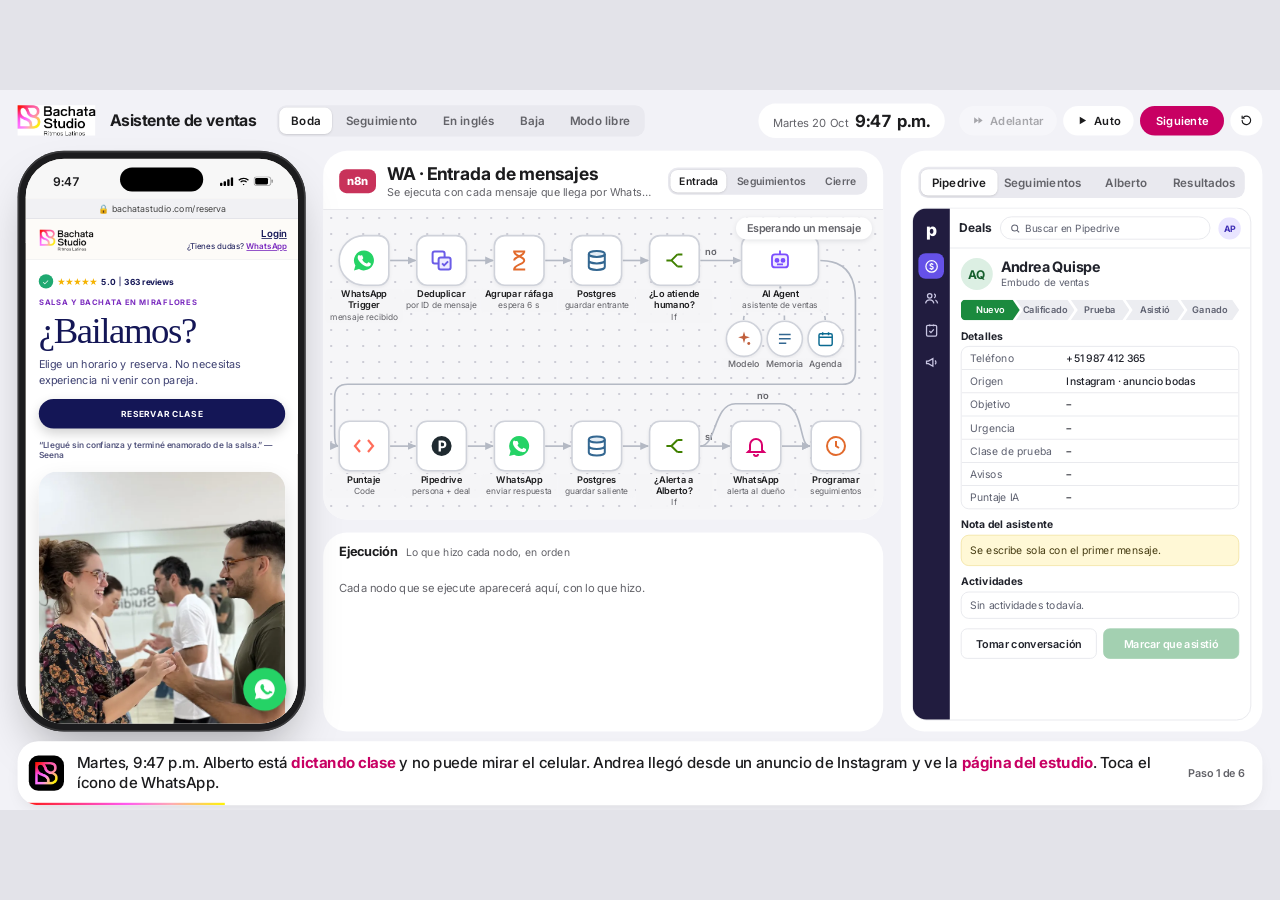
==== commit 547b16bd: "Vista de Pipedrive y workflows completos de n8n en la demo - La pestaña Ficha pasa a ser Pipedrive: " ====
--- a/demo/index.html
+++ b/demo/index.html
@@ -63,10 +63,9 @@
       <div class="ed-h">
         <span class="n8n" aria-hidden="true">n8n</span>
         <div class="ed-t"><h2 id="wfName">Mensaje nuevo</h2><div class="sub" id="wfSub">–</div></div>
-        <span class="status" id="execMeta">Esperando un mensaje</span>
-        <span class="active" title="Workflow activo"><i></i>Activo</span>
+        <div class="seg wf-tabs" id="wfTabs" role="tablist" aria-label="Workflows"></div>
       </div>
-      <div class="canvas" id="canvas"></div>
+      <div class="canvas-wrap"><div class="canvas" id="canvas"></div><span class="status" id="execMeta">Esperando un mensaje</span></div>
     </div>
     <div class="panel exec">
       <div class="ex-h"><h3>Ejecución</h3><span class="sub">Lo que hizo cada nodo, en orden</span></div>
@@ -77,7 +76,7 @@
   <section class="panel" aria-label="CRM y seguimiento">
     <div class="panel-h">
       <div class="seg" id="rTabs" role="tablist" aria-label="Paneles">
-        <button role="tab" data-rp="crm" aria-selected="true">Ficha<i class="badge" id="bdg-crm"></i></button>
+        <button role="tab" data-rp="crm" aria-selected="true">Pipedrive<i class="badge" id="bdg-crm"></i></button>
         <button role="tab" data-rp="seg" aria-selected="false">Seguimientos<i class="badge" id="bdg-seg"></i></button>
         <button role="tab" data-rp="owner" aria-selected="false">Alberto<i class="badge" id="bdg-owner"></i></button>
         <button role="tab" data-rp="funnel" aria-selected="false">Resultados<i class="badge" id="bdg-funnel"></i></button>
--- a/demo/css/flujo.css
+++ b/demo/css/flujo.css
@@ -4,10 +4,13 @@
 /* ---------- encabezado del editor ---------- */
 .ed-h{display:flex;align-items:center;gap:14px;padding:16px 20px 14px}
 .n8n{flex:none;height:30px;padding:0 10px;border-radius:9px;background:#C8325A;color:#fff;font-size:14px;font-weight:800;letter-spacing:-.02em;display:grid;place-items:center}
-.ed-t{min-width:0}
-.ed-t h2{font-size:26px;font-weight:700;letter-spacing:-.02em;line-height:1.15}
+.ed-t{min-width:0;flex:1}
+.ed-t h2{white-space:nowrap;overflow:hidden;text-overflow:ellipsis}
+.ed-t h2{font-size:22px;font-weight:700;letter-spacing:-.02em;line-height:1.15}
 .ed-t .sub{font-size:13.5px;color:var(--label2);margin-top:2px;white-space:nowrap;overflow:hidden;text-overflow:ellipsis}
-.status{margin-left:auto;font-size:13.5px;font-weight:600;border-radius:999px;padding:6px 13px;background:var(--fill);color:var(--label2);white-space:nowrap}
+.canvas-wrap{position:relative}
+.canvas-wrap .status{position:absolute;right:14px;top:10px;box-shadow:0 2px 8px -2px rgba(30,34,48,.18)}
+.status{font-size:13.5px;font-weight:600;border-radius:999px;padding:6px 13px;background:#fff;color:var(--label2);white-space:nowrap}
 .status.run{background:#FFF4E5;color:#A35E00}
 .status.ok{background:#E6F7EA;color:var(--green-ink)}
 .active{display:inline-flex;align-items:center;gap:7px;font-size:13.5px;font-weight:600;color:var(--green-ink);white-space:nowrap}
@@ -15,7 +18,7 @@
 .active i::after{content:"";position:absolute;top:2px;right:2px;width:14px;height:14px;border-radius:50%;background:#fff;box-shadow:0 1px 2px rgba(0,0,0,.2)}
 
 /* ---------- lienzo ---------- */
-.canvas{position:relative;width:100%;aspect-ratio:696 / 420;background-color:#F6F6F8;
+.canvas{position:relative;width:100%;aspect-ratio:686 / 380;background-color:#F6F6F8;
   background-image:radial-gradient(#CDCDD6 1.1px,transparent 1.3px);background-size:20px 20px;border-top:.5px solid var(--sep)}
 .canvas svg.wires{position:absolute;inset:0;width:100%;height:100%;overflow:visible}
 .wire{fill:none;stroke:#B4B9C4;stroke-width:2;transition:stroke .3s}
@@ -26,19 +29,18 @@
 .branch{font-size:11.5px;font-weight:600;fill:var(--label2)}
 
 /* ---------- nodos ---------- */
-.node{position:absolute;width:68px;height:68px;margin:-34px 0 0 -34px;background:#fff;border:2px solid #CFD2DA;border-radius:14px;
+.node{position:absolute;width:64px;height:64px;margin:-32px 0 0 -32px;background:#fff;border:2px solid #CFD2DA;border-radius:14px;
   display:grid;place-items:center;box-shadow:0 2px 6px -2px rgba(30,34,48,.12);transition:border-color .25s,box-shadow .25s,opacity .25s}
-.node.trig{border-radius:34px 14px 14px 34px}
-.node.ai{width:150px;margin-left:-75px;display:flex;align-items:center;gap:10px;padding:0 12px;justify-content:flex-start}
-.node.ai .lbl{position:static;transform:none;width:auto;text-align:left}
-.node.ai .lbl small{margin-top:2px}
+.node.trig{border-radius:32px 14px 14px 32px}
+.node.ai{width:98px;margin-left:-49px}
+.node.ai .lbl{width:124px}
 .node.sub{width:46px;height:46px;margin:-23px 0 0 -23px;border-radius:50%}
-.node > svg{width:32px;height:32px}
+.node > svg{width:30px;height:30px}
 .node.sub > svg{width:22px;height:22px}
-.node .lbl{position:absolute;top:calc(100% + 6px);left:50%;transform:translateX(-50%);width:132px;text-align:center;line-height:1.2;pointer-events:none}
-.node .lbl b{display:block;font-size:12.5px;font-weight:600;color:var(--label)}
-.node .lbl small{display:block;font-size:11.5px;color:var(--label2);margin-top:1px}
-.node.sub .lbl{width:70px;top:calc(100% + 4px)}
+.node .lbl{position:absolute;top:calc(100% + 5px);left:50%;transform:translateX(-50%);width:96px;background:rgba(246,246,248,.92);border-radius:5px;padding:1px 2px;text-align:center;line-height:1.2;pointer-events:none}
+.node .lbl b{display:block;font-size:11.5px;font-weight:600;color:var(--label)}
+.node .lbl small{display:block;font-size:10.5px;color:var(--label2);margin-top:1px}
+.node.sub .lbl{width:56px;top:calc(100% + 3px)}
 .node.sub .lbl b{font-size:11px;font-weight:500;color:var(--label2)}
 .node .st{position:absolute;right:-9px;bottom:-9px;width:20px;height:20px;border-radius:50%;background:var(--green);display:none;place-items:center;border:2px solid #fff}
 .node .st svg{width:10px;height:10px}
@@ -65,3 +67,7 @@
 .le .tm{font-size:12.5px;color:var(--label3);font-variant-numeric:tabular-nums}
 .le.skip{opacity:.5}
 .log-empty{padding:18px 8px;font-size:14px;color:var(--label2)}
+
+/* pestañas de workflows */
+.wf-tabs{margin-left:4px}
+.wf-tabs button{padding:6px 11px;font-size:13px}
--- a/demo/css/paneles.css
+++ b/demo/css/paneles.css
@@ -1,37 +1,71 @@
-/* Panel derecho: ficha, seguimientos, celular de Alberto y resultados */
-/* ---------- ficha (Pipedrive) ---------- */
-.who{display:flex;gap:14px;align-items:center;padding:4px 4px 14px}
-.av{width:54px;height:54px;border-radius:50%;background:linear-gradient(160deg,#8E8E93,#5A5A5F);color:#fff;display:grid;place-items:center;font-weight:600;font-size:20px;flex:none}
-.who h3{font-size:20px;font-weight:700;letter-spacing:-.02em;line-height:1.15}
-.who .org{font-size:13px;color:var(--label2);margin-top:2px}
-.who .tags{display:flex;gap:6px;margin-top:6px}
-.pill{font-size:12px;font-weight:600;border-radius:999px;padding:3px 10px}
+/* Panel derecho: Pipedrive, seguimientos, celular de Alberto y resultados */
+/* ---------- Pipedrive (vista del deal) ---------- */
+#rp-crm{padding:0 14px 14px}
+.pd{--pd-side:#211C3F;--pd-violet:#6551E8;--pd-green:#1B8A3E;--pd-green-soft:#E5F4EA;--pd-line:#E4E5EA;--pd-ink:#21232C;--pd-mut:#5E6170;
+  display:grid;grid-template-columns:46px 1fr;min-height:100%;border-radius:18px;overflow:hidden;background:#fff;border:1px solid var(--pd-line);color:var(--pd-ink)}
+.pd-side{background:var(--pd-side);display:flex;flex-direction:column;align-items:center;gap:8px;padding:12px 0}
+.pd-p{width:28px;height:28px;border-radius:8px;display:grid;place-items:center;color:#fff;font-size:22px;font-weight:800;letter-spacing:-.04em;line-height:1;margin-bottom:8px}
+.pd-side i{width:32px;height:32px;border-radius:9px;display:grid;place-items:center;color:#C9C6E3}
+.pd-side i svg{width:19px;height:19px}
+.pd-side i.on{background:var(--pd-violet);color:#fff}
+.pd-main{position:relative;min-width:0;display:flex;flex-direction:column}
+.pd-top{display:flex;align-items:center;gap:10px;padding:10px 12px;border-bottom:1px solid var(--pd-line)}
+.pd-top > b{font-size:15px;font-weight:700}
+.pd-search{flex:1;display:flex;align-items:center;gap:6px;border:1px solid var(--pd-line);border-radius:999px;padding:6px 11px;font-size:12.5px;color:var(--pd-mut);white-space:nowrap;overflow:hidden}
+.pd-search svg{width:14px;height:14px;flex:none}
+.pd-me{width:28px;height:28px;border-radius:50%;background:#E9E5FF;color:#3F2FB5;font-size:11px;font-weight:700;display:grid;place-items:center;flex:none}
+.pd-body{padding:12px 14px 14px}
+.pd-deal{display:flex;align-items:center;gap:10px}
+.pd-av{width:40px;height:40px;border-radius:50%;background:#DCEFE3;color:#155F2D;display:grid;place-items:center;font-weight:700;font-size:15px;flex:none}
+.pd-ttl{min-width:0;flex:1}
+.pd-ttl h3{font-size:18px;font-weight:700;letter-spacing:-.02em;line-height:1.15;white-space:nowrap;overflow:hidden;text-overflow:ellipsis}
+.pd-ttl small{display:block;font-size:12.5px;color:var(--pd-mut);margin-top:1px}
+.pill{font-size:12px;font-weight:600;border-radius:999px;padding:3px 10px;white-space:nowrap}
 .pill.hot{background:#FFE5E3;color:#C4261D}.pill.warm{background:#FFF1D6;color:#A15C00}.pill.cold{background:#E3EEFB;color:#1F5FA8}
-.pill.won{background:#E0F5E5;color:var(--green-ink)}.pill.lost{background:var(--fill2);color:var(--label2)}.pill.human{background:#EFE6FF;color:#5B2FB0}
-.score{margin-left:auto;width:72px;height:72px;border-radius:50%;display:grid;place-items:center;text-align:center;flex:none;
-  background:conic-gradient(var(--sc,var(--label3)) calc(var(--p,0)*1%),var(--fill2) 0)}
-.score div{width:60px;height:60px;border-radius:50%;background:#fff;display:grid;place-content:center}
-.score b{font-size:22px;font-weight:800;letter-spacing:-.03em;line-height:1}
-.score small{font-size:10px;color:var(--label2);font-weight:500}
-.stages{display:grid;grid-template-columns:repeat(5,1fr);gap:5px;margin:2px 0 6px}
-.stg i{display:block;height:6px;border-radius:999px;background:var(--fill2);transition:background .35s}
-.stg span{display:block;font-size:11.5px;color:var(--label3);margin-top:6px;font-weight:500;white-space:nowrap}
-.stg.on i{background:var(--green)}.stg.on span{color:var(--label)}
-.stg.lost i{background:var(--label3)}
-.group{background:var(--fill);border-radius:var(--r-m);margin-top:14px;overflow:hidden}
-.row{display:flex;justify-content:space-between;gap:12px;padding:11px 14px;font-size:14px;position:relative;transition:background .5s}
-.row + .row::before{content:"";position:absolute;top:0;left:14px;right:0;height:.5px;background:var(--sep)}
-.row .k{color:var(--label2)}
-.row .v{font-weight:500;text-align:right}
-.row.flash{background:#FFF6DB}
-.note{margin-top:14px;background:var(--tint-soft);border-radius:var(--r-m);border-bottom-left-radius:6px;padding:12px 14px;font-size:13.5px;line-height:1.45;color:#3D1C2C}
-.note b{display:block;font-size:12.5px;color:var(--tint);margin-bottom:3px}
-.acts{display:flex;gap:8px;margin-top:14px}
-.pbtn{flex:1;border:0;background:var(--fill);border-radius:14px;padding:12px 10px;font-size:14px;font-weight:600;color:var(--blue);cursor:pointer}
-.pbtn.g{background:var(--green);color:#fff}
-.pbtn:disabled{opacity:.35;cursor:default}
+.pd-st{font-size:12.5px;font-weight:700;border-radius:6px;padding:4px 10px;color:#fff}
+.pd-st.won{background:var(--pd-green)}.pd-st.lost{background:#C4261D}
+.pd-flag{margin-top:10px;font-size:12.5px;font-weight:600;color:#4B2BA8;background:#EFEAFF;border-radius:8px;padding:6px 10px}
+.pd-stages{display:flex;margin:12px 0 2px}
+.pd-stages span{flex:1;height:26px;display:grid;place-items:center;font-size:11.5px;font-weight:600;color:var(--pd-mut);background:#ECEDF1;margin-right:-5px;white-space:nowrap;
+  clip-path:polygon(0 0,calc(100% - 9px) 0,100% 50%,calc(100% - 9px) 100%,0 100%,9px 50%);transition:background .35s,color .35s}
+.pd-stages span:first-child{clip-path:polygon(0 0,calc(100% - 9px) 0,100% 50%,calc(100% - 9px) 100%,0 100%);border-radius:6px 0 0 6px}
+.pd-stages span:last-child{margin-right:0}
+.pd-stages span.on{background:var(--pd-green);color:#fff}
+.pd-stages span.lost{background:#8C8D96;color:#fff}
+.pd-body h4{font-size:13px;font-weight:700;margin:11px 0 5px}
+.pd-f{display:grid;gap:0;border:1px solid var(--pd-line);border-radius:10px;overflow:hidden}
+.pd-f div{display:grid;grid-template-columns:110px 1fr;gap:10px;padding:6px 11px;font-size:13px;transition:background .5s}
+.pd-f div + div{border-top:1px solid var(--pd-line)}
+.pd-f dt{color:var(--pd-mut)}
+.pd-f dd{font-weight:500;display:flex;align-items:center;gap:8px;min-width:0;overflow:hidden;text-overflow:ellipsis;white-space:nowrap}
+.pd-f div.flash{background:#FFF6DB}
+.pd-sc{display:inline-block;width:70px;height:6px;border-radius:999px;background:#ECEDF1;overflow:hidden}
+.pd-sc i{display:block;height:100%;background:var(--pd-green);border-radius:999px}
+.pd-note{background:#FFF8D6;border:1px solid #F1E3A0;border-radius:10px;padding:9px 11px;font-size:13px;line-height:1.45;color:#463C12}
+.pd-acts{list-style:none;border:1px solid var(--pd-line);border-radius:10px;overflow:hidden}
+.pd-act{display:flex;gap:10px;align-items:flex-start;padding:8px 11px;font-size:13px}
+.pd-act + .pd-act{border-top:1px solid var(--pd-line)}
+.pd-act .ck{width:18px;height:18px;border-radius:50%;border:1.5px solid #B7B9C3;flex:none;display:grid;place-items:center;margin-top:1px}
+.pd-act .ck svg{width:11px;height:11px}
+.pd-act b{display:block;font-weight:600}
+.pd-act small{display:block;font-size:12px;color:var(--pd-green);font-weight:500;margin-top:1px}
+.pd-act.done .ck{background:var(--pd-green);border-color:var(--pd-green)}
+.pd-act.done b{text-decoration:line-through;color:var(--pd-mut)}
+.pd-act.done small{color:var(--pd-mut)}
+.pd-act.none{color:var(--pd-mut)}
+.pd-btns{display:flex;gap:8px;margin-top:12px}
+.pd-btns[hidden]{display:none}
+.pd-toast{position:static!important;margin:12px 14px 14px;align-self:flex-start}
+.pbtn{flex:1;border:1px solid var(--pd-line);background:#fff;border-radius:8px;padding:10px;font-size:13.5px;font-weight:600;color:var(--pd-ink);cursor:pointer}
+.pbtn.g{background:var(--pd-green);border-color:var(--pd-green);color:#fff}
+.pbtn:disabled{opacity:.4;cursor:default}
 .pbtn.pulse{animation:ring 1s ease-in-out infinite}
-@keyframes ring{50%{box-shadow:0 0 0 5px rgba(52,199,89,.3)}}
+@keyframes ring{50%{transform:scale(1.03)}}
+.pd-toast{position:absolute;right:12px;bottom:12px;display:flex;align-items:center;gap:10px;background:#fff;border:1px solid var(--pd-line);border-radius:12px;padding:10px 14px 10px 10px;
+  box-shadow:0 10px 24px -8px rgba(20,22,40,.25);animation:pop .3s ease-out}
+.pd-p.big{background:var(--pd-green);width:38px;height:38px;font-size:26px;margin:0;border-radius:10px}
+.pd-toast span{font-size:17px;font-weight:800;letter-spacing:-.02em}
+.pd-toast small{display:block;font-size:12px;font-weight:500;color:var(--pd-mut);letter-spacing:0}
 .empty{padding:40px 14px;color:var(--label2);font-size:14px;text-align:center;line-height:1.45}
 
 /* ---------- seguimientos ---------- */
--- a/demo/css/web.css
+++ b/demo/css/web.css
@@ -12,9 +12,9 @@
 .wb-eye{font-size:9.5px;font-weight:700;letter-spacing:.12em;color:#7B2CBF}.wb-eye.c{text-align:center}
 .wb-hero h1{font-family:Georgia,"Times New Roman",serif;font-weight:400;font-size:46px;letter-spacing:-.04em;line-height:1.05;margin:6px 0 8px}
 .wb-hero p{font-size:13.5px;line-height:1.45;color:#3F4272;margin-bottom:14px}
-.wb-cta{display:block;text-align:center;background:#141656;color:#fff;font-size:10.5px;font-weight:700;letter-spacing:.07em;padding:12px;border-radius:999px;box-shadow:0 6px 14px rgba(20,22,86,.25);margin:10px 0}
+.wb-cta{display:block;text-align:center;background:#141656;color:#fff;font-size:10.5px;font-weight:700;letter-spacing:.07em;padding:12px;border-radius:999px;box-shadow:0 6px 14px rgba(0,0,0,.18);margin:10px 0}
 .wb-q{font-size:10.5px;font-weight:600;color:#55577F;margin:14px 0 14px}
-.wb-img{width:100%;border-radius:22px;display:block;box-shadow:0 14px 30px rgba(20,22,86,.15)}
+.wb-img{width:100%;border-radius:22px;display:block;box-shadow:0 14px 30px rgba(0,0,0,.12)}
 .wb-lav{background:#F0E6FD;padding:26px 12px 22px}
 .wb-lav h2,.wb-plans h2{font-family:Georgia,"Times New Roman",serif;font-weight:400;font-size:34px;letter-spacing:-.04em;text-align:center;margin:4px 0 14px}
 .wb-cal{background:#11195C;border-radius:18px;padding:12px 10px;color:#fff;font-size:10px}
